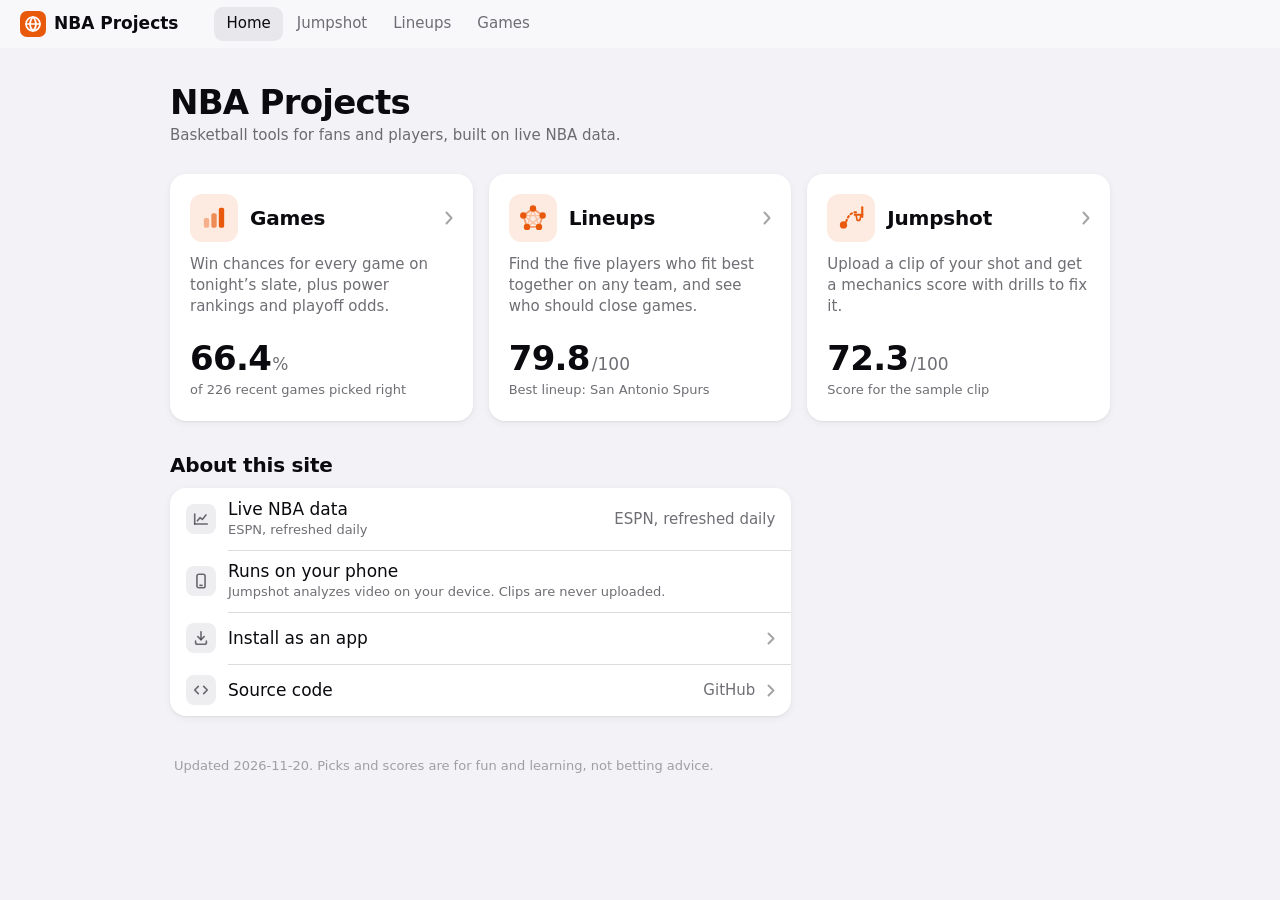
==== site/index.html @ 15531099 "data: daily refresh 2026-11-20" ====
<!DOCTYPE html>
<html lang="en">
<head>
<meta charset="utf-8">
<meta name="viewport" content="width=device-width, initial-scale=1, viewport-fit=cover">
<meta name="theme-color" content="#f9f9fb" media="(prefers-color-scheme: light)">
<meta name="theme-color" content="#161618" media="(prefers-color-scheme: dark)">
<meta name="color-scheme" content="light dark">
<meta name="apple-mobile-web-app-capable" content="yes">
<meta name="mobile-web-app-capable" content="yes">
<meta name="apple-mobile-web-app-status-bar-style" content="default">
<meta name="apple-mobile-web-app-title" content="NBA Projects">
<link rel="manifest" href="./manifest.webmanifest">
<link rel="apple-touch-icon" href="./icons/apple-touch-icon.png">
<link rel="icon" type="image/png" sizes="192x192" href="./icons/icon-192.png">
<meta name="description" content="Basketball tools for fans and players: game picks, lineup fits and jump shot feedback, powered by live NBA data.">
<title>NBA Projects</title>
<link rel="stylesheet" href="./assets/app.css">
<script src="./assets/app-shell.js" defer></script>
<style>
/* Hub only. Shared tokens and components live in assets/app.css. */
.page.hub{max-width:980px}
.hub .large-title{margin-top:12px}
@media (min-width:900px){.hub .large-title{margin-top:36px}}

/* App entries: discrete tappable objects, so cards */
.apps{display:grid;gap:12px;margin-top:24px}
@media (min-width:900px){.apps{grid-template-columns:repeat(3,1fr);gap:16px;margin-top:28px}}
.app{display:flex;flex-direction:column;padding:16px 16px 18px;color:inherit}
@media (hover:hover){.app:hover{background:var(--surface-2)}}
.app-head{display:flex;align-items:center;gap:12px}
.glyph{width:48px;height:48px;border-radius:12px;background:var(--brand-tint);color:var(--brand);display:grid;place-items:center;flex:none}
.glyph svg{width:30px;height:30px;fill:none;stroke:currentColor;stroke-width:2;stroke-linecap:round;stroke-linejoin:round}
.glyph svg .f{fill:currentColor;stroke:none}
.app-name{flex:1;min-width:0;font:600 var(--t-3)/1.2 var(--font-display);letter-spacing:-.01em;margin:0}
.app .chev{width:8px;height:14px;color:var(--label-3);flex:none}
.app-desc{margin:12px 0 0;font:400 var(--t-sub)/1.4 var(--font);color:var(--label-2)}
.app .stat{margin-top:auto;padding-top:18px}
.app .stat .v{font-size:30px}
.app .stat .v small.pct{margin-left:1px}
@media (min-width:900px){.app{padding:20px 20px 22px;min-height:236px}.app .stat{padding-top:24px}.app .stat .v{font-size:34px}}

/* About list */
.row .icon{width:30px;height:30px;border-radius:8px;background:var(--fill);color:var(--label-2);display:grid;place-items:center;flex:none}
.row .icon svg{width:18px;height:18px;fill:none;stroke:currentColor;stroke-width:1.8;stroke-linecap:round;stroke-linejoin:round}
.row.inset + .row.inset::before{left:58px}
.row .value{font-size:var(--t-sub)}
.row .title{white-space:normal}
.row.kv .grow{flex:1 0 auto}
.row.kv .title{white-space:nowrap}
.row.kv .value{min-width:0;overflow:hidden;text-overflow:ellipsis}
.narrow-only{display:none}
@media (max-width:429px){.narrow-only{display:block}.wide-only{display:none}}
@media (min-width:900px){.about .list{max-width:calc((100% - 32px) / 3 * 2 + 16px)}}

/* Install sheet */
.sheet-head{display:flex;align-items:center;justify-content:space-between;gap:12px}
.sheet-head h3{margin:4px 0 12px}
.sheet .seg{margin:4px 0 20px}
.steps{list-style:none;margin:0;padding:0;counter-reset:s}
.steps li{counter-increment:s;display:flex;gap:14px;align-items:flex-start;padding:10px 0;font:400 var(--t-body)/1.4 var(--font)}
.steps li::before{content:counter(s);flex:none;width:28px;height:28px;border-radius:14px;background:var(--fill);color:var(--label);display:grid;place-items:center;font:600 var(--t-sub)/1 var(--font);font-variant-numeric:tabular-nums;margin-top:-2px}
.steps b{font-weight:600}
.sheet .section-foot{margin:12px 0 0}

/* Mobile top bar: logo only, so the large title collapses into the centred title without repeating it */
@media (max-width:899px){.ap-top .ap-brandname{display:none}}
</style>
</head>
<body data-app="hub" data-title="NBA Projects" data-depth="">
<main class="page hub">

  <h1 class="large-title">NBA Projects</h1>
  <p class="subtitle">Basketball tools for fans and players, built on live NBA data.</p>

  <section class="apps" aria-label="Apps">

    <a class="card app tappable" href="./predictor/index.html">
      <div class="app-head">
        <span class="glyph" aria-hidden="true"><svg viewBox="0 0 28 28"><rect x="4.5" y="14" width="5" height="9" rx="1.6" class="f" opacity=".4"/><rect x="11.5" y="9.5" width="5" height="13.5" rx="1.6" class="f" opacity=".65"/><rect x="18.5" y="4.5" width="5" height="18.5" rx="1.6" class="f"/></svg></span>
        <h2 class="app-name">Games</h2>
        <svg class="chev" viewBox="0 0 8 14" aria-hidden="true"><path d="M1.5 1.5 6.5 7l-5 5.5" fill="none" stroke="currentColor" stroke-width="2" stroke-linecap="round" stroke-linejoin="round"/></svg>
      </div>
      <p class="app-desc">Win chances for every game on tonight&rsquo;s slate, plus power rankings and playoff odds.</p>
      <div class="stat">
        <div class="v" data-unit>66.4%</div>
        <div class="c">of 226 recent games picked right</div>
      </div>
    </a>

    <a class="card app tappable" href="./lineup/index.html">
      <div class="app-head">
        <span class="glyph" aria-hidden="true"><svg viewBox="0 0 28 28"><polygon points="14.0,5.1 23.0,11.7 19.6,22.3 8.4,22.3 5.0,11.7" stroke-width="1.6" opacity=".55"/><polygon points="14.0,5.1 19.6,22.3 5.0,11.7 23.0,11.7 8.4,22.3" stroke-width="1.2" opacity=".3"/><circle cx="14.0" cy="5.1" r="3" class="f"/><circle cx="23.0" cy="11.7" r="3" class="f"/><circle cx="19.6" cy="22.3" r="3" class="f"/><circle cx="8.4" cy="22.3" r="3" class="f"/><circle cx="5.0" cy="11.7" r="3" class="f"/></svg></span>
        <h2 class="app-name">Lineups</h2>
        <svg class="chev" viewBox="0 0 8 14" aria-hidden="true"><path d="M1.5 1.5 6.5 7l-5 5.5" fill="none" stroke="currentColor" stroke-width="2" stroke-linecap="round" stroke-linejoin="round"/></svg>
      </div>
      <p class="app-desc">Find the five players who fit best together on any team, and see who should close games.</p>
      <div class="stat">
        <div class="v">79.8<small>/100</small></div>
        <div class="c">Best lineup: San Antonio Spurs</div>
      </div>
    </a>

    <a class="card app tappable" href="./jumpshot/index.html">
      <div class="app-head">
        <span class="glyph" aria-hidden="true"><svg viewBox="0 0 28 28"><path d="M9.6 17.2C11.5 11 15 8.4 19.6 8.6" stroke-dasharray="1.4 2.6"/><circle cx="7" cy="20.5" r="3.4" class="f"/><path d="M24.5 4v9"/><path d="M17.5 11h7"/><path d="M18.6 11l1.2 5.2h2.4l1.2-5.2" stroke-width="1.5"/></svg></span>
        <h2 class="app-name">Jumpshot</h2>
        <svg class="chev" viewBox="0 0 8 14" aria-hidden="true"><path d="M1.5 1.5 6.5 7l-5 5.5" fill="none" stroke="currentColor" stroke-width="2" stroke-linecap="round" stroke-linejoin="round"/></svg>
      </div>
      <p class="app-desc">Upload a clip of your shot and get a mechanics score with drills to fix it.</p>
      <div class="stat">
        <div class="v">72.3<small>/100</small></div>
        <div class="c">Score for the sample clip</div>
      </div>
    </a>

  </section>

  <section class="section about" aria-labelledby="about-h">
    <div class="section-h"><h2 id="about-h">About this site</h2></div>
    <div class="list">
      <div class="row inset kv">
        <span class="icon" aria-hidden="true"><svg viewBox="0 0 20 20"><path d="M3 15.5V4.5"/><path d="M3 15.5h14"/><path d="M6 12l3-3.5 2.5 2 4-5"/></svg></span>
        <div class="grow"><div class="title">Live NBA data</div><div class="sub narrow-only">ESPN, refreshed daily</div></div>
        <span class="value wide-only">ESPN, refreshed daily</span>
      </div>
      <div class="row inset">
        <span class="icon" aria-hidden="true"><svg viewBox="0 0 20 20"><rect x="5.5" y="2.5" width="9" height="15" rx="2"/><path d="M8.8 14.8h2.4"/></svg></span>
        <div class="grow"><div class="title">Runs on your phone</div><div class="sub">Jumpshot analyzes video on your device. Clips are never uploaded.</div></div>
      </div>
      <button class="row inset kv" type="button" id="install-row" aria-haspopup="dialog" aria-controls="install-sheet">
        <span class="icon" aria-hidden="true"><svg viewBox="0 0 20 20"><path d="M10 3v9"/><path d="M6.5 8.5 10 12l3.5-3.5"/><path d="M4 13.5v1.5a2 2 0 0 0 2 2h8a2 2 0 0 0 2-2v-1.5"/></svg></span>
        <div class="grow"><div class="title">Install as an app</div></div>
        <svg class="chev" viewBox="0 0 8 13" aria-hidden="true"><path d="M1.5 1.5 6.5 6.5l-5 5" fill="none" stroke="currentColor" stroke-width="2" stroke-linecap="round" stroke-linejoin="round"/></svg>
      </button>
      <a class="row inset kv" href="https://github.com/shaincarrasco/coolbasketballstuff" rel="noopener">
        <span class="icon" aria-hidden="true"><svg viewBox="0 0 20 20"><path d="M7 6 3 10l4 4"/><path d="M13 6l4 4-4 4"/></svg></span>
        <div class="grow"><div class="title">Source code</div></div>
        <span class="value">GitHub</span>
        <svg class="chev" viewBox="0 0 8 13" aria-hidden="true"><path d="M1.5 1.5 6.5 6.5l-5 5" fill="none" stroke="currentColor" stroke-width="2" stroke-linecap="round" stroke-linejoin="round"/></svg>
      </a>
    </div>
  </section>

  <p class="footer-note">Updated 2026-11-20. Picks and scores are for fun and learning, not betting advice.</p>

</main>

<div class="scrim" id="install-scrim" hidden></div>
<div class="sheet" id="install-sheet" role="dialog" aria-modal="true" aria-labelledby="install-h" hidden>
  <div class="grabber" aria-hidden="true"></div>
  <div class="sheet-head">
    <h3 id="install-h">Install as an app</h3>
    <button class="btn plain sm" type="button" data-close>Done</button>
  </div>
  <div class="seg" role="tablist" aria-label="Phone type">
    <button type="button" role="tab" class="on" aria-selected="true" aria-controls="steps-ios" id="tab-ios">iPhone</button>
    <button type="button" role="tab" aria-selected="false" aria-controls="steps-android" id="tab-android">Android</button>
  </div>
  <ol class="steps" id="steps-ios" role="tabpanel" aria-labelledby="tab-ios">
    <li><span>Open this page in <b>Safari</b>.</span></li>
    <li><span>Tap the <b>Share</b> button at the bottom of the screen.</span></li>
    <li><span>Scroll down and tap <b>Add to Home Screen</b>, then <b>Add</b>.</span></li>
  </ol>
  <ol class="steps" id="steps-android" role="tabpanel" aria-labelledby="tab-android" hidden>
    <li><span>Open this page in <b>Chrome</b>.</span></li>
    <li><span>Tap the <b>menu</b> button in the top right corner.</span></li>
    <li><span>Tap <b>Install app</b> or <b>Add to Home screen</b>.</span></li>
  </ol>
  <p class="section-foot">It opens full screen like any other app and keeps working offline after your first visit.</p>
</div>

<script>
(function () {
  // Show units smaller and secondary ("64.7%").
  document.querySelectorAll('.stat .v[data-unit]').forEach(function (el) {
    var m = el.textContent.trim().match(/^([\d.,]+)\s*(%|s)$/);
    if (m) el.innerHTML = m[1] + '<small class="pct">' + m[2] + '</small>';
  });

  var sheet = document.getElementById('install-sheet');
  var scrim = document.getElementById('install-scrim');
  var opener = document.getElementById('install-row');
  var isIOS = /iPhone|iPad|iPod/.test(navigator.userAgent) || (navigator.platform === 'MacIntel' && navigator.maxTouchPoints > 1);
  var isAndroid = /Android/.test(navigator.userAgent);

  function pick(which) {
    ['ios', 'android'].forEach(function (k) {
      var on = k === which;
      var tab = document.getElementById('tab-' + k);
      tab.classList.toggle('on', on);
      tab.setAttribute('aria-selected', on ? 'true' : 'false');
      document.getElementById('steps-' + k).hidden = !on;
    });
  }
  document.getElementById('tab-ios').addEventListener('click', function () { pick('ios'); });
  document.getElementById('tab-android').addEventListener('click', function () { pick('android'); });
  if (isAndroid && !isIOS) pick('android');

  function open() {
    sheet.hidden = false; scrim.hidden = false;
    requestAnimationFrame(function () { requestAnimationFrame(function () {
      sheet.classList.add('open'); scrim.classList.add('open');
      sheet.querySelector('[data-close]').focus({ preventScroll: true });
    }); });
    document.addEventListener('keydown', onKey);
  }
  function close() {
    sheet.classList.remove('open'); scrim.classList.remove('open');
    document.removeEventListener('keydown', onKey);
    setTimeout(function () { if (!sheet.classList.contains('open')) { sheet.hidden = true; scrim.hidden = true; } }, 340);
    opener.focus({ preventScroll: true });
  }
  function onKey(e) { if (e.key === 'Escape') close(); }
  opener.addEventListener('click', open);
  scrim.addEventListener('click', close);
  sheet.querySelector('[data-close]').addEventListener('click', close);
})();
</script>
</body>
</html>
---- site/assets/app.css ----
/* NBA Projects — app foundation (app-polish skill). Light + dark via system setting.
   One brand colour (basketball orange), native type, grouped lists, real tab bar. */
:root{
  --font:-apple-system,BlinkMacSystemFont,"SF Pro Text","Inter",system-ui,"Segoe UI",Roboto,sans-serif;
  --font-display:-apple-system,BlinkMacSystemFont,"SF Pro Display","Inter",system-ui,"Segoe UI",Roboto,sans-serif;
  --t-large:34px;--t-1:28px;--t-2:22px;--t-3:20px;--t-body:17px;--t-callout:16px;--t-sub:15px;--t-foot:13px;--t-cap:12px;
  --s1:4px;--s2:8px;--s3:12px;--s4:16px;--s5:20px;--s6:24px;--s8:32px;--s10:40px;
  --margin:16px;
  --r-control:10px;--r-card:16px;--r-sheet:24px;--r-pill:999px;
  --bg:#f2f2f7;--surface:#ffffff;--surface-2:#f2f2f6;--surface-3:#e9e9ef;
  --separator:rgba(60,60,67,.18);
  --label:#0a0a0f;--label-2:rgba(60,60,67,.74);--label-3:rgba(60,60,67,.46);
  --fill:rgba(118,118,128,.12);--fill-2:rgba(118,118,128,.20);
  --brand:#e8590c;--brand-text:#c2410c;--on-brand:#ffffff;--brand-tint:rgba(232,89,12,.12);
  --pos:#1f9d55;--neg:#e5484d;--warn:#c77700;
  --pos-tint:rgba(31,157,85,.12);--neg-tint:rgba(229,72,77,.12);--warn-tint:rgba(199,119,0,.14);
  --shadow-1:0 1px 2px rgba(0,0,0,.06),0 2px 8px rgba(0,0,0,.05);
  --shadow-2:0 8px 30px rgba(0,0,0,.12);
  --bar:rgba(249,249,251,.82);
  --ease:cubic-bezier(.2,.8,.2,1);--dur:220ms;
  --sat:env(safe-area-inset-top,0px);--sab:env(safe-area-inset-bottom,0px);
  --tabbar-h:56px;--topbar-h:48px;
  color-scheme:light dark;
}
@media (prefers-color-scheme:dark){:root{
  --bg:#000000;--surface:#1c1c1e;--surface-2:#2c2c2e;--surface-3:#3a3a3c;
  --separator:rgba(84,84,88,.62);
  --label:#ffffff;--label-2:rgba(235,235,245,.70);--label-3:rgba(235,235,245,.40);
  --fill:rgba(118,118,128,.24);--fill-2:rgba(118,118,128,.34);
  --brand:#ff7a1a;--brand-text:#ff8f3d;--on-brand:#1a0a00;--brand-tint:rgba(255,122,26,.16);
  --pos:#30d158;--neg:#ff453a;--warn:#ffb340;
  --pos-tint:rgba(48,209,88,.16);--neg-tint:rgba(255,69,58,.16);--warn-tint:rgba(255,179,64,.16);
  --shadow-1:none;--shadow-2:0 8px 30px rgba(0,0,0,.5);
  --bar:rgba(22,22,24,.80);
}}
@media (min-width:390px){:root{--margin:20px}}

*{box-sizing:border-box}
html{-webkit-text-size-adjust:100%;-webkit-tap-highlight-color:transparent}
body{margin:0;background:var(--bg);color:var(--label);font:400 var(--t-body)/1.35 var(--font);-webkit-font-smoothing:antialiased;
  padding-top:calc(var(--topbar-h) + var(--sat));padding-bottom:calc(var(--tabbar-h) + var(--sab) + 24px)}
@media (min-width:900px){body{padding-bottom:48px}}
a{color:var(--brand-text);text-decoration:none}
button{font:inherit;color:inherit}
img,svg,video,canvas{display:block;max-width:100%}
.num{font-variant-numeric:tabular-nums;letter-spacing:-.01em}
:focus-visible{outline:2px solid var(--brand);outline-offset:2px;border-radius:6px}

/* ---------- Chrome: top bar + bottom tab bar (rendered by shell.js) ---------- */
.ap-top{position:fixed;inset:0 0 auto 0;z-index:50;height:calc(var(--topbar-h) + var(--sat));padding:var(--sat) var(--margin) 0;
  display:flex;align-items:center;gap:12px;background:var(--bar);backdrop-filter:blur(20px) saturate(180%);-webkit-backdrop-filter:blur(20px) saturate(180%);
  border-bottom:.5px solid transparent;transition:border-color var(--dur) var(--ease)}
.ap-top.scrolled{border-bottom-color:var(--separator)}
.ap-top .ap-title{font:600 var(--t-body)/1 var(--font);opacity:0;transform:translateY(4px);transition:opacity var(--dur) var(--ease),transform var(--dur) var(--ease);
  position:absolute;left:50%;translate:-50% 0;white-space:nowrap;max-width:60vw;overflow:hidden;text-overflow:ellipsis}
.ap-top.scrolled .ap-title{opacity:1;transform:none}
.ap-top .ap-home{display:flex;align-items:center;gap:8px;font:600 var(--t-body)/1 var(--font);color:var(--label)}
.ap-top .ap-home svg{width:26px;height:26px}
.ap-top .ap-actions{margin-left:auto;display:flex;gap:4px}
.ap-deskNav{display:none}
@media (min-width:900px){
  .ap-top .ap-title{display:none}
  .ap-deskNav{display:flex;gap:2px;margin-left:24px}
  .ap-deskNav a{height:34px;padding:0 12px;border-radius:9px;display:flex;align-items:center;color:var(--label-2);font:500 var(--t-sub)/1 var(--font)}
  .ap-deskNav a:hover{background:var(--fill);color:var(--label)}
  .ap-deskNav a.on{color:var(--label);background:var(--fill)}
}
.ap-tabs{position:fixed;inset:auto 0 0 0;z-index:50;display:flex;padding:0 4px var(--sab);height:calc(var(--tabbar-h) + var(--sab));
  background:var(--bar);backdrop-filter:blur(20px) saturate(180%);-webkit-backdrop-filter:blur(20px) saturate(180%);border-top:.5px solid var(--separator)}
.ap-tabs a{flex:1;display:flex;flex-direction:column;align-items:center;justify-content:center;gap:3px;color:var(--label-3);font:500 10.5px/1 var(--font);user-select:none}
.ap-tabs a svg{width:25px;height:25px;fill:none;stroke:currentColor;stroke-width:1.8;stroke-linecap:round;stroke-linejoin:round}
.ap-tabs a.on{color:var(--brand)}
.ap-tabs a:active{opacity:.6}
@media (min-width:900px){.ap-tabs{display:none}}

/* ---------- Layout ---------- */
.page{max-width:720px;margin:0 auto;padding:0 var(--margin)}
.page.wide{max-width:1100px}
.large-title{font:700 var(--t-large)/1.1 var(--font-display);letter-spacing:-.022em;margin:8px 0 4px}
.subtitle{font:400 var(--t-sub)/1.4 var(--font);color:var(--label-2);margin:0 0 4px}
.section{margin-top:var(--s8)}
.section-h{display:flex;align-items:baseline;justify-content:space-between;gap:12px;margin:0 0 10px}
.section-h h2{font:600 var(--t-3)/1.25 var(--font-display);letter-spacing:-.01em;margin:0}
.section-h .more{font:400 var(--t-sub)/1 var(--font);color:var(--brand-text)}
.section-foot{font:400 var(--t-foot)/1.4 var(--font);color:var(--label-2);margin:8px 4px 0}
.cols{display:grid;gap:var(--s4)}
@media (min-width:900px){.cols.two{grid-template-columns:1fr 1fr}.cols.side{grid-template-columns:1.4fr 1fr}}

/* ---------- Surfaces ---------- */
.card{background:var(--surface);border-radius:var(--r-card);box-shadow:var(--shadow-1);overflow:hidden}
.card.pad{padding:var(--s4)}
.tappable{cursor:pointer;transition:transform 120ms var(--ease),background-color 120ms var(--ease);user-select:none}
.tappable:active{transform:scale(.98)}

/* Grouped inset list */
.list{background:var(--surface);border-radius:var(--r-card);box-shadow:var(--shadow-1);overflow:hidden}
.row{display:flex;align-items:center;gap:12px;min-height:48px;padding:11px var(--s4);position:relative}
.row + .row::before{content:"";position:absolute;top:0;left:var(--s4);right:0;height:.5px;background:var(--separator)}
.row.inset + .row.inset::before{left:60px}
a.row,button.row{width:100%;border:0;background:none;text-align:left;color:inherit;cursor:pointer}
a.row:active,button.row:active{background:var(--surface-2)}
.row .grow{flex:1;min-width:0}
.row .title{font:400 var(--t-body)/1.25 var(--font);white-space:nowrap;overflow:hidden;text-overflow:ellipsis}
.row .sub{font:400 var(--t-foot)/1.3 var(--font);color:var(--label-2);margin-top:2px}
.row .value{color:var(--label-2);font-variant-numeric:tabular-nums;white-space:nowrap}
.row .chev{width:8px;height:13px;color:var(--label-3);flex:none}
.row.selected{background:var(--brand-tint)}

/* ---------- Stats ---------- */
.stat .v{font:600 var(--t-large)/1 var(--font-display);letter-spacing:-.02em;font-variant-numeric:tabular-nums}
.stat .v small{font:500 var(--t-body)/1 var(--font);color:var(--label-2);margin-left:2px;letter-spacing:0}
.stat .c{font:400 var(--t-foot)/1.35 var(--font);color:var(--label-2);margin-top:6px}
.stat.hero .v{font-size:56px;font-weight:700}
.stat.brand .v{color:var(--brand)}
.stats{display:grid;grid-template-columns:1fr 1fr;gap:var(--s5) var(--s4)}
@media (min-width:700px){.stats.four{grid-template-columns:repeat(4,1fr)}}

.pos{color:var(--pos)}.neg{color:var(--neg)}.warn{color:var(--warn)}.muted{color:var(--label-2)}.faint{color:var(--label-3)}

/* ---------- Controls ---------- */
.btn{appearance:none;border:0;height:50px;padding:0 20px;border-radius:14px;background:var(--fill);color:var(--label);
  font:600 var(--t-body)/1 var(--font);display:inline-flex;align-items:center;justify-content:center;gap:8px;cursor:pointer;
  transition:filter 120ms var(--ease),transform 120ms var(--ease);user-select:none;text-decoration:none}
.btn:active{transform:scale(.98);filter:brightness(.92)}
.btn.primary{background:var(--brand);color:var(--on-brand)}
.btn.block{width:100%}
.btn.sm{height:36px;padding:0 14px;border-radius:10px;font-size:var(--t-sub)}
.btn.plain{background:none;color:var(--brand-text);padding:0 8px}
.btn[disabled]{opacity:.4;pointer-events:none}
.icon-btn{appearance:none;border:0;background:none;width:44px;height:44px;border-radius:22px;display:grid;place-items:center;color:var(--brand-text);cursor:pointer}
.icon-btn:active{background:var(--fill)}
.icon-btn svg{width:22px;height:22px;fill:none;stroke:currentColor;stroke-width:1.9;stroke-linecap:round;stroke-linejoin:round}

.seg{position:relative;display:flex;background:var(--fill);border-radius:9px;padding:2px;gap:0}
.seg button{flex:1;appearance:none;border:0;background:none;height:32px;border-radius:7px;font:600 var(--t-foot)/1 var(--font);color:var(--label);cursor:pointer;position:relative;z-index:1;white-space:nowrap;padding:0 10px}
.seg button.on{background:var(--surface);box-shadow:0 1px 3px rgba(0,0,0,.12),0 0 0 .5px rgba(0,0,0,.04)}
@media (prefers-color-scheme:dark){.seg button.on{background:var(--surface-3);box-shadow:none}}

select.field,input.field{appearance:none;-webkit-appearance:none;width:100%;height:44px;border:0;border-radius:var(--r-control);background:var(--fill);
  color:var(--label);font:400 var(--t-body)/1 var(--font);padding:0 36px 0 12px}
select.field{background-image:url("data:image/svg+xml,%3Csvg xmlns='http://www.w3.org/2000/svg' width='12' height='8' viewBox='0 0 12 8'%3E%3Cpath d='M1 1.5l5 5 5-5' fill='none' stroke='%238e8e93' stroke-width='1.8' stroke-linecap='round' stroke-linejoin='round'/%3E%3C/svg%3E");
  background-repeat:no-repeat;background-position:right 12px center}
input[type=range]{width:100%;accent-color:var(--brand)}

/* Status badge: only for real statuses (Live, Final, Out, Win) */
.badge{display:inline-flex;align-items:center;gap:4px;height:22px;padding:0 8px;border-radius:6px;font:600 var(--t-cap)/1 var(--font);
  background:var(--fill);color:var(--label-2);white-space:nowrap}
.badge.pos{background:var(--pos-tint);color:var(--pos)}.badge.neg{background:var(--neg-tint);color:var(--neg)}
.badge.warn{background:var(--warn-tint);color:var(--warn)}.badge.brand{background:var(--brand-tint);color:var(--brand-text)}
.badge .dot{width:6px;height:6px;border-radius:3px;background:currentColor}

/* Bars */
.meter{height:6px;border-radius:3px;background:var(--fill);overflow:hidden}
.meter > i{display:block;height:100%;border-radius:3px;background:var(--brand)}
.split{display:flex;height:6px;border-radius:3px;overflow:hidden;gap:2px}
.split > i{display:block;height:100%}

/* Sheet */
.scrim{position:fixed;inset:0;background:rgba(0,0,0,.4);opacity:0;pointer-events:none;transition:opacity var(--dur) var(--ease);z-index:80}
.scrim.open{opacity:1;pointer-events:auto}
.sheet{position:fixed;inset:auto 0 0 0;z-index:90;max-height:88vh;overflow:auto;background:var(--surface);border-radius:var(--r-sheet) var(--r-sheet) 0 0;
  padding:8px var(--margin) calc(var(--sab) + 24px);transform:translateY(102%);transition:transform 320ms var(--ease);box-shadow:var(--shadow-2);overscroll-behavior:contain}
@media (prefers-color-scheme:dark){.sheet{background:var(--surface)}}
.sheet.open{transform:none}
.sheet .grabber{width:36px;height:5px;border-radius:3px;background:var(--fill-2);margin:0 auto 12px}
.sheet h3{font:600 var(--t-2)/1.2 var(--font-display);margin:4px 0 12px}
@media (min-width:900px){.sheet{inset:50% auto auto 50%;width:min(560px,92vw);max-height:80vh;border-radius:var(--r-sheet);transform:translate(-50%,-46%) scale(.98);opacity:0;pointer-events:none;transition:opacity var(--dur) var(--ease),transform var(--dur) var(--ease);padding-bottom:24px}
  .sheet.open{transform:translate(-50%,-50%);opacity:1;pointer-events:auto}.sheet .grabber{display:none}}

/* Toast */
.toast{position:fixed;left:50%;bottom:calc(var(--tabbar-h) + var(--sab) + 16px);translate:-50% 12px;opacity:0;z-index:95;background:var(--label);color:var(--bg);
  font:600 var(--t-sub)/1 var(--font);padding:12px 16px;border-radius:12px;transition:opacity var(--dur) var(--ease),translate var(--dur) var(--ease);pointer-events:none}
.toast.show{opacity:1;translate:-50% 0}

/* Skeleton */
.skel{background:linear-gradient(90deg,var(--fill) 0%,var(--fill-2) 50%,var(--fill) 100%);background-size:200% 100%;animation:skel 1.2s linear infinite;border-radius:8px}
@keyframes skel{to{background-position:-200% 0}}

/* Empty / error */
.empty{text-align:center;padding:40px 24px}
.empty svg{width:48px;height:48px;margin:0 auto 12px;color:var(--label-3)}
.empty h3{font:600 var(--t-3)/1.25 var(--font-display);margin:0 0 6px}
.empty p{color:var(--label-2);font-size:var(--t-sub);margin:0 0 16px}

/* Charts (SVG) */
svg.chart{width:100%;height:auto;overflow:visible}
.chart text{font:400 11px var(--font);fill:var(--label-3);font-variant-numeric:tabular-nums}
.chart .grid{stroke:var(--separator);stroke-width:.5}
.chart .series{fill:none;stroke:var(--brand);stroke-width:2;stroke-linejoin:round;stroke-linecap:round}
.chart .series.muted{stroke:var(--label-3);stroke-width:1.5}

/* Tables (desktop) */
.table{width:100%;border-collapse:collapse;font-size:var(--t-sub)}
.table th{font:600 var(--t-foot)/1 var(--font);color:var(--label-2);text-align:left;padding:10px var(--s4);border-bottom:.5px solid var(--separator)}
.table td{padding:12px var(--s4);border-bottom:.5px solid var(--separator);font-variant-numeric:tabular-nums}
.table tr:last-child td{border-bottom:0}
.table .r{text-align:right}

.footer-note{margin:40px 4px 0;font:400 var(--t-foot)/1.5 var(--font);color:var(--label-3)}
.footer-note a{color:var(--label-2);text-decoration:underline}

/* Foundation additions */
.sheet:not(.open){visibility:hidden;transition:transform 320ms var(--ease),opacity var(--dur) var(--ease),visibility 0s linear 320ms}
.sheet.open{visibility:visible}
.ap-tabs a{font-size:11px}
.btn-more{appearance:none;border:0;background:none;color:var(--brand-text);font:400 var(--t-sub)/1 var(--font);min-height:44px;cursor:pointer}
[hidden]{display:none!important}
html{scroll-padding-top:calc(var(--topbar-h) + var(--sat) + 12px);scroll-padding-bottom:calc(var(--tabbar-h) + var(--sab) + 12px)}
.row .title,.row .sub{display:block}
.cols{grid-template-columns:minmax(0,1fr)}
.section-h .more{min-height:44px;display:inline-flex;align-items:center}
.sheet .list,.sheet .card{background:var(--surface-2);box-shadow:none}
@media (max-width:899px){.ap-top .ap-brandname{display:none}}
@media (min-width:900px){.large-title{margin-top:36px}}
.row .title.wrap{white-space:normal}
@media (max-width:429px){.row.stack-sm{flex-wrap:wrap}.row.stack-sm .value{flex-basis:100%;order:3;padding-left:0;margin-top:-2px;font-size:var(--t-foot)}}
@media (hover:hover){.card.tappable:hover,a.row:hover,button.row:hover{background:var(--surface-2)}}
@media (prefers-reduced-motion:reduce){*{transition:none!important;animation:none!important}}
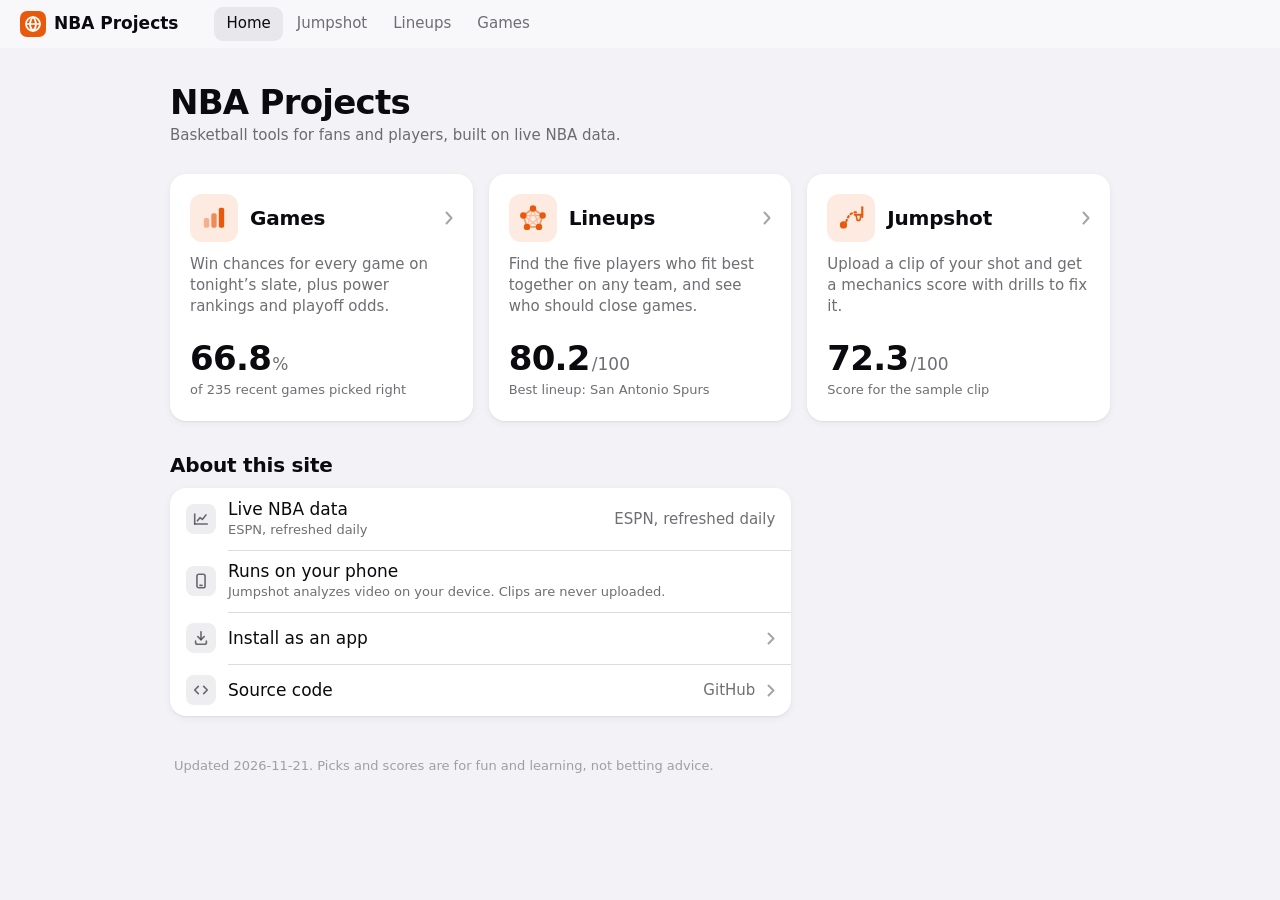
==== commit f8387f50: "data: daily refresh 2026-11-21" ====
--- a/site/index.html
+++ b/site/index.html
@@ -83,8 +83,8 @@
       </div>
       <p class="app-desc">Win chances for every game on tonight&rsquo;s slate, plus power rankings and playoff odds.</p>
       <div class="stat">
-        <div class="v" data-unit>66.4%</div>
-        <div class="c">of 226 recent games picked right</div>
+        <div class="v" data-unit>66.8%</div>
+        <div class="c">of 235 recent games picked right</div>
       </div>
     </a>
 
@@ -96,7 +96,7 @@
       </div>
       <p class="app-desc">Find the five players who fit best together on any team, and see who should close games.</p>
       <div class="stat">
-        <div class="v">79.8<small>/100</small></div>
+        <div class="v">80.2<small>/100</small></div>
         <div class="c">Best lineup: San Antonio Spurs</div>
       </div>
     </a>
@@ -142,7 +142,7 @@
     </div>
   </section>
 
-  <p class="footer-note">Updated 2026-11-20. Picks and scores are for fun and learning, not betting advice.</p>
+  <p class="footer-note">Updated 2026-11-21. Picks and scores are for fun and learning, not betting advice.</p>
 
 </main>
 
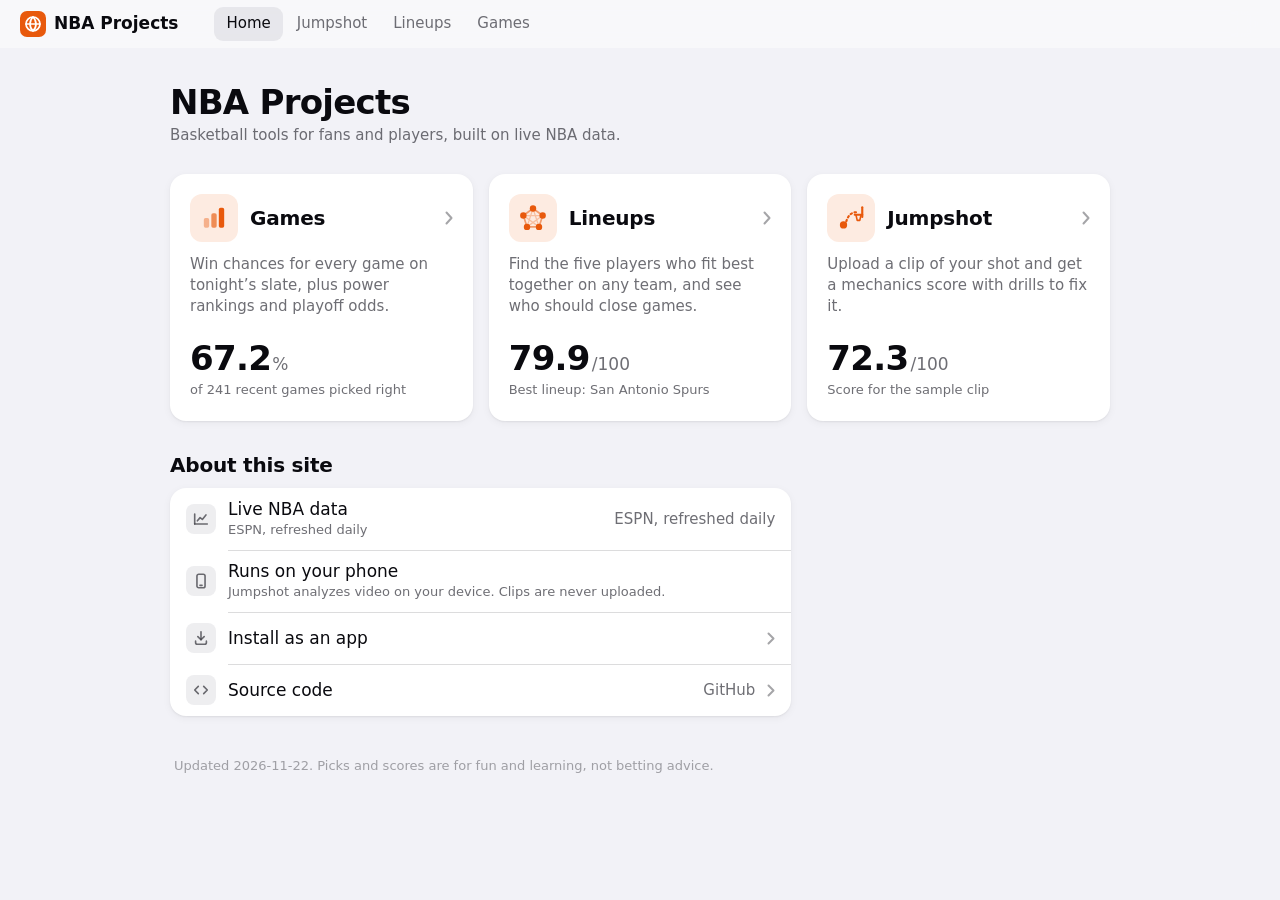
==== commit 844fb048: "data: daily refresh 2026-11-22" ====
--- a/site/index.html
+++ b/site/index.html
@@ -83,8 +83,8 @@
       </div>
       <p class="app-desc">Win chances for every game on tonight&rsquo;s slate, plus power rankings and playoff odds.</p>
       <div class="stat">
-        <div class="v" data-unit>66.8%</div>
-        <div class="c">of 235 recent games picked right</div>
+        <div class="v" data-unit>67.2%</div>
+        <div class="c">of 241 recent games picked right</div>
       </div>
     </a>
 
@@ -96,7 +96,7 @@
       </div>
       <p class="app-desc">Find the five players who fit best together on any team, and see who should close games.</p>
       <div class="stat">
-        <div class="v">80.2<small>/100</small></div>
+        <div class="v">79.9<small>/100</small></div>
         <div class="c">Best lineup: San Antonio Spurs</div>
       </div>
     </a>
@@ -142,7 +142,7 @@
     </div>
   </section>
 
-  <p class="footer-note">Updated 2026-11-21. Picks and scores are for fun and learning, not betting advice.</p>
+  <p class="footer-note">Updated 2026-11-22. Picks and scores are for fun and learning, not betting advice.</p>
 
 </main>
 
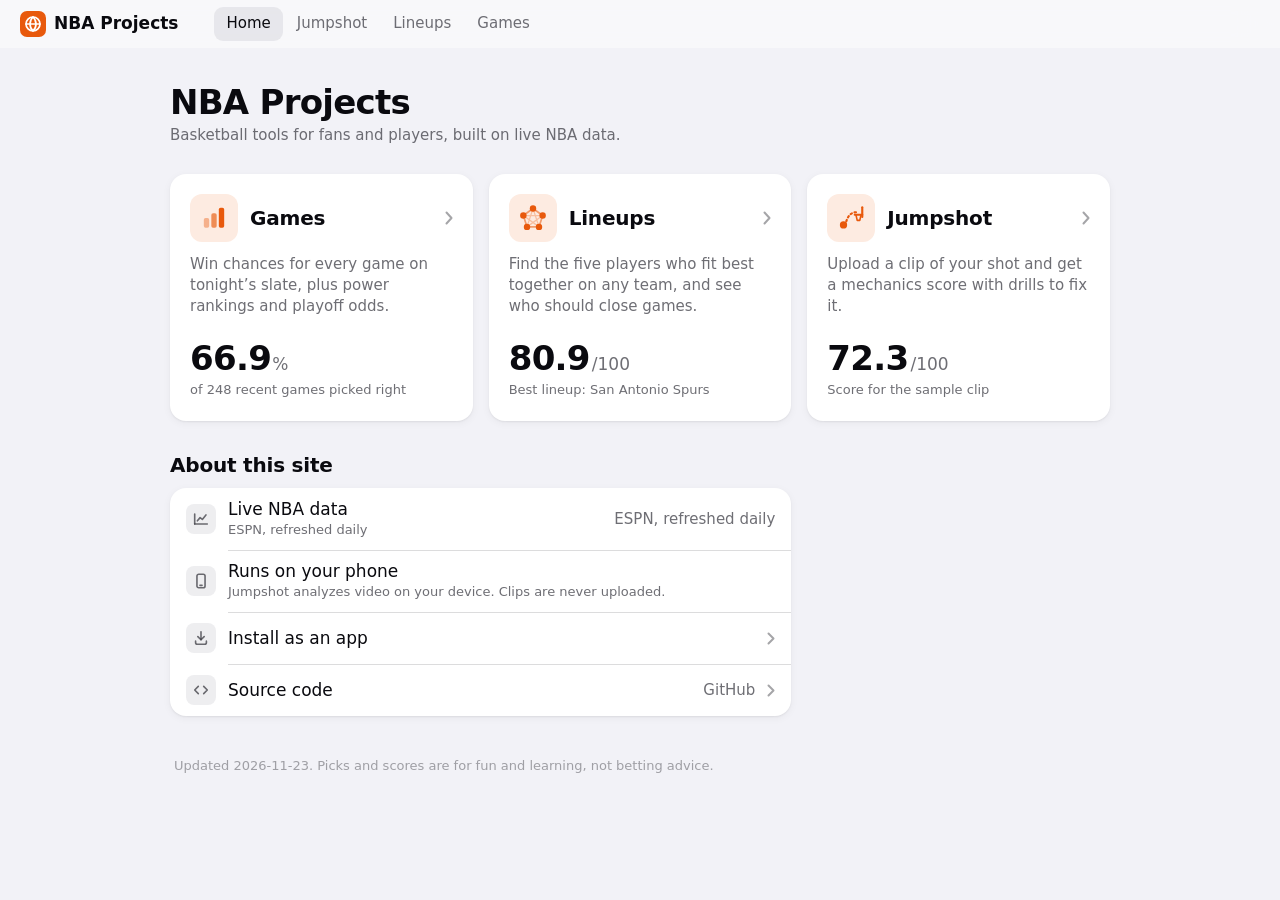
==== commit bd83b382: "data: daily refresh 2026-11-23" ====
--- a/site/index.html
+++ b/site/index.html
@@ -83,8 +83,8 @@
       </div>
       <p class="app-desc">Win chances for every game on tonight&rsquo;s slate, plus power rankings and playoff odds.</p>
       <div class="stat">
-        <div class="v" data-unit>67.2%</div>
-        <div class="c">of 241 recent games picked right</div>
+        <div class="v" data-unit>66.9%</div>
+        <div class="c">of 248 recent games picked right</div>
       </div>
     </a>
 
@@ -96,7 +96,7 @@
       </div>
       <p class="app-desc">Find the five players who fit best together on any team, and see who should close games.</p>
       <div class="stat">
-        <div class="v">79.9<small>/100</small></div>
+        <div class="v">80.9<small>/100</small></div>
         <div class="c">Best lineup: San Antonio Spurs</div>
       </div>
     </a>
@@ -142,7 +142,7 @@
     </div>
   </section>
 
-  <p class="footer-note">Updated 2026-11-22. Picks and scores are for fun and learning, not betting advice.</p>
+  <p class="footer-note">Updated 2026-11-23. Picks and scores are for fun and learning, not betting advice.</p>
 
 </main>
 
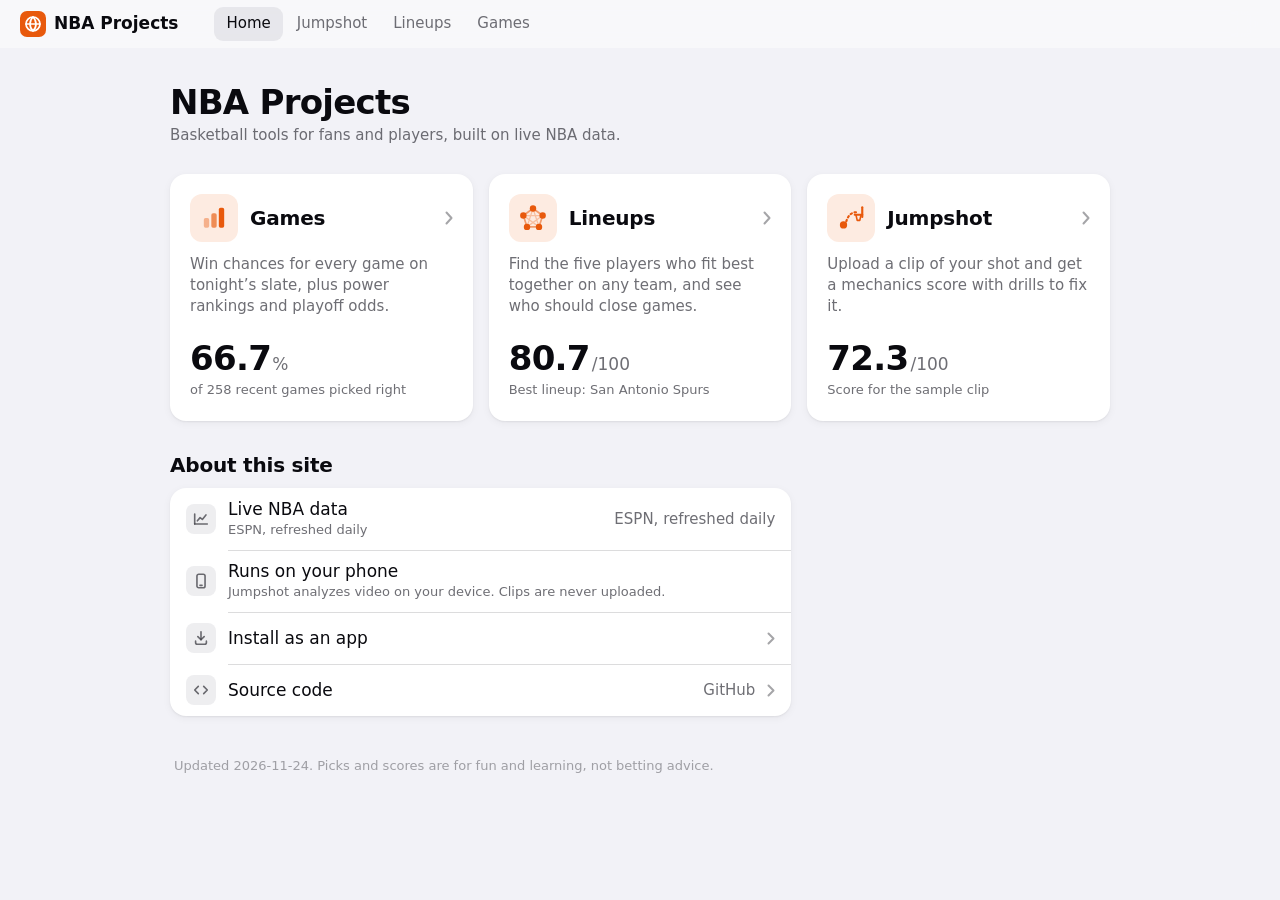
==== commit f45fc5df: "data: daily refresh 2026-11-24" ====
--- a/site/index.html
+++ b/site/index.html
@@ -83,8 +83,8 @@
       </div>
       <p class="app-desc">Win chances for every game on tonight&rsquo;s slate, plus power rankings and playoff odds.</p>
       <div class="stat">
-        <div class="v" data-unit>66.9%</div>
-        <div class="c">of 248 recent games picked right</div>
+        <div class="v" data-unit>66.7%</div>
+        <div class="c">of 258 recent games picked right</div>
       </div>
     </a>
 
@@ -96,7 +96,7 @@
       </div>
       <p class="app-desc">Find the five players who fit best together on any team, and see who should close games.</p>
       <div class="stat">
-        <div class="v">80.9<small>/100</small></div>
+        <div class="v">80.7<small>/100</small></div>
         <div class="c">Best lineup: San Antonio Spurs</div>
       </div>
     </a>
@@ -142,7 +142,7 @@
     </div>
   </section>
 
-  <p class="footer-note">Updated 2026-11-23. Picks and scores are for fun and learning, not betting advice.</p>
+  <p class="footer-note">Updated 2026-11-24. Picks and scores are for fun and learning, not betting advice.</p>
 
 </main>
 
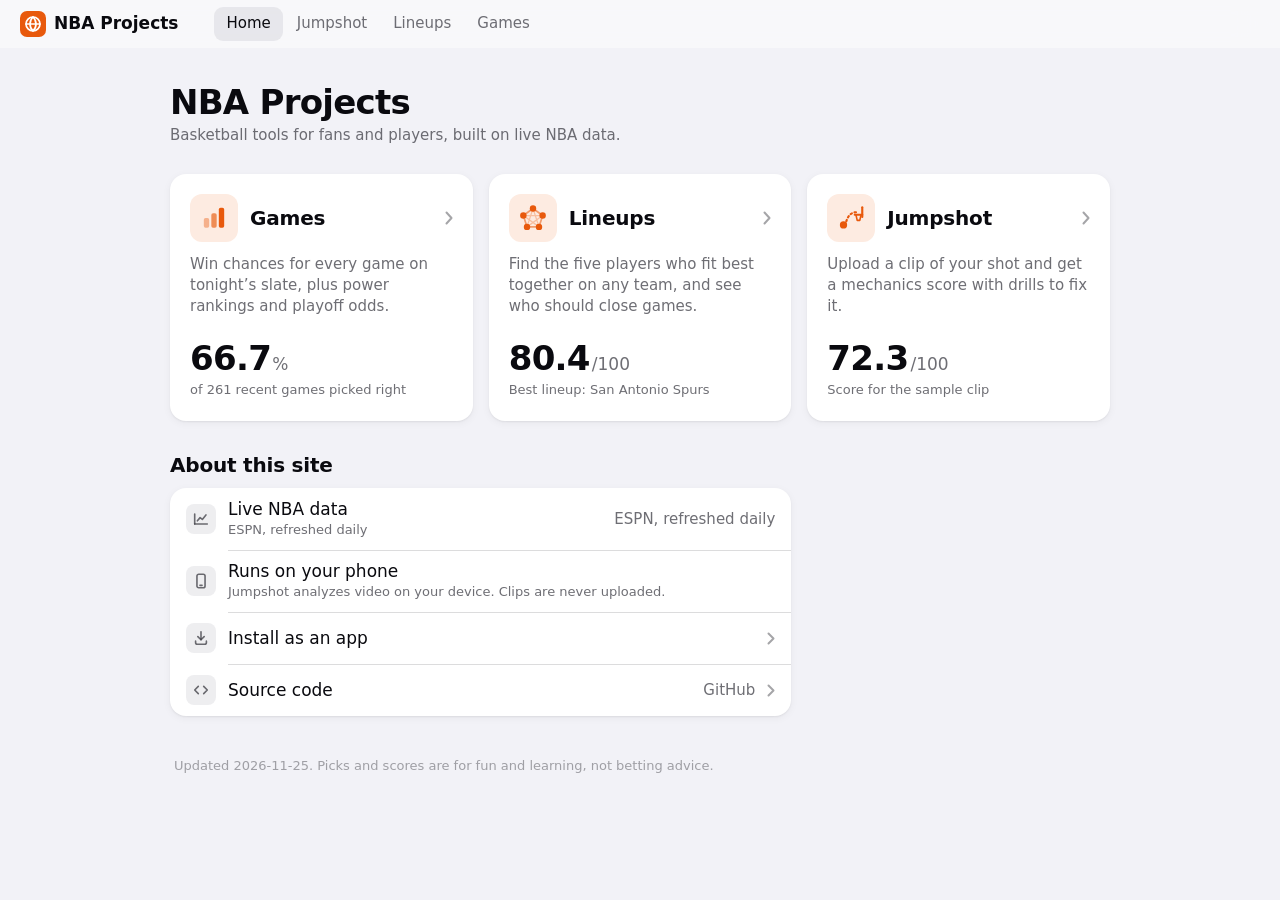
==== commit 7e4512f6: "data: daily refresh 2026-11-25" ====
--- a/site/index.html
+++ b/site/index.html
@@ -84,7 +84,7 @@
       <p class="app-desc">Win chances for every game on tonight&rsquo;s slate, plus power rankings and playoff odds.</p>
       <div class="stat">
         <div class="v" data-unit>66.7%</div>
-        <div class="c">of 258 recent games picked right</div>
+        <div class="c">of 261 recent games picked right</div>
       </div>
     </a>
 
@@ -96,7 +96,7 @@
       </div>
       <p class="app-desc">Find the five players who fit best together on any team, and see who should close games.</p>
       <div class="stat">
-        <div class="v">80.7<small>/100</small></div>
+        <div class="v">80.4<small>/100</small></div>
         <div class="c">Best lineup: San Antonio Spurs</div>
       </div>
     </a>
@@ -142,7 +142,7 @@
     </div>
   </section>
 
-  <p class="footer-note">Updated 2026-11-24. Picks and scores are for fun and learning, not betting advice.</p>
+  <p class="footer-note">Updated 2026-11-25. Picks and scores are for fun and learning, not betting advice.</p>
 
 </main>
 
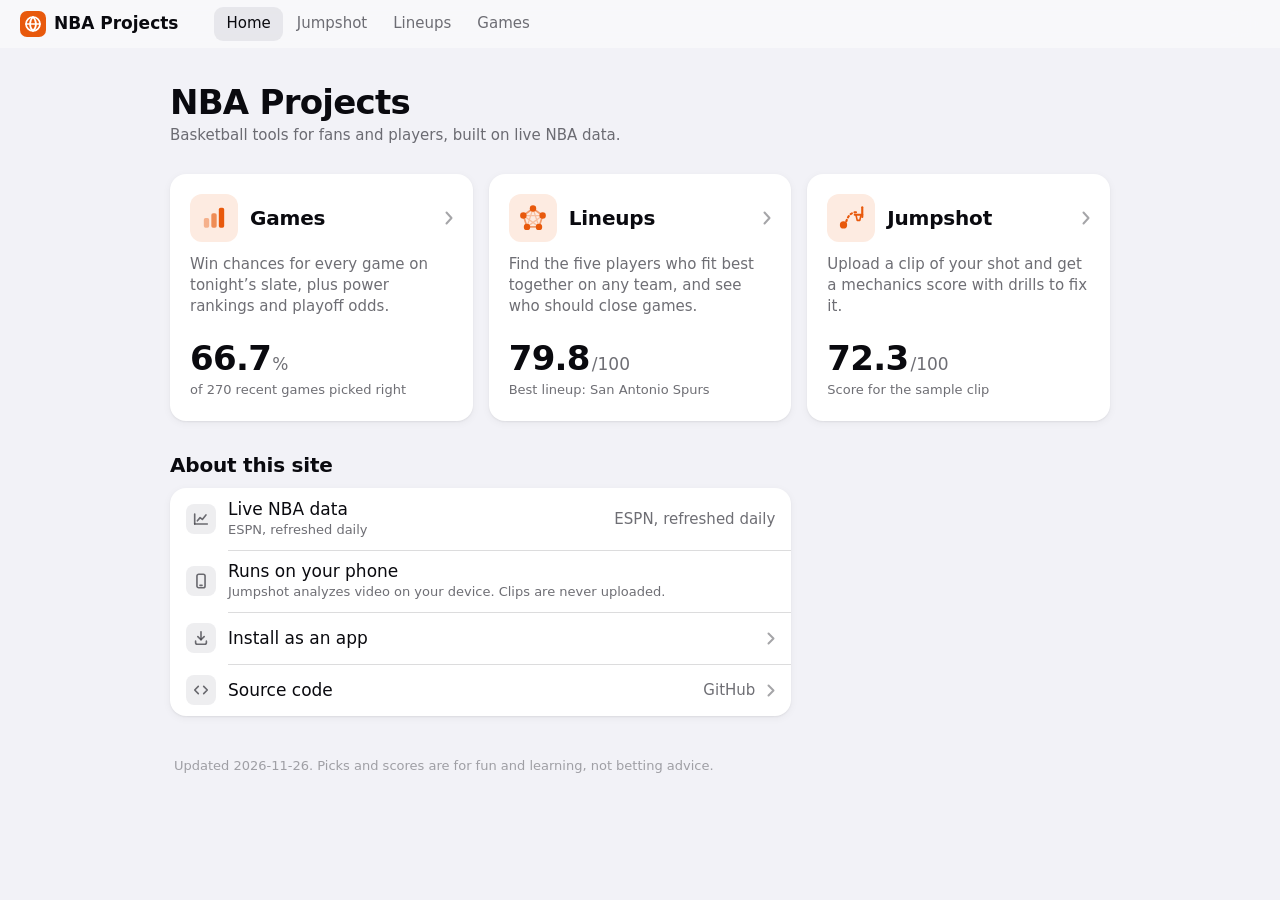
==== commit 456cdbf6: "data: daily refresh 2026-11-26" ====
--- a/site/index.html
+++ b/site/index.html
@@ -84,7 +84,7 @@
       <p class="app-desc">Win chances for every game on tonight&rsquo;s slate, plus power rankings and playoff odds.</p>
       <div class="stat">
         <div class="v" data-unit>66.7%</div>
-        <div class="c">of 261 recent games picked right</div>
+        <div class="c">of 270 recent games picked right</div>
       </div>
     </a>
 
@@ -96,7 +96,7 @@
       </div>
       <p class="app-desc">Find the five players who fit best together on any team, and see who should close games.</p>
       <div class="stat">
-        <div class="v">80.4<small>/100</small></div>
+        <div class="v">79.8<small>/100</small></div>
         <div class="c">Best lineup: San Antonio Spurs</div>
       </div>
     </a>
@@ -142,7 +142,7 @@
     </div>
   </section>
 
-  <p class="footer-note">Updated 2026-11-25. Picks and scores are for fun and learning, not betting advice.</p>
+  <p class="footer-note">Updated 2026-11-26. Picks and scores are for fun and learning, not betting advice.</p>
 
 </main>
 
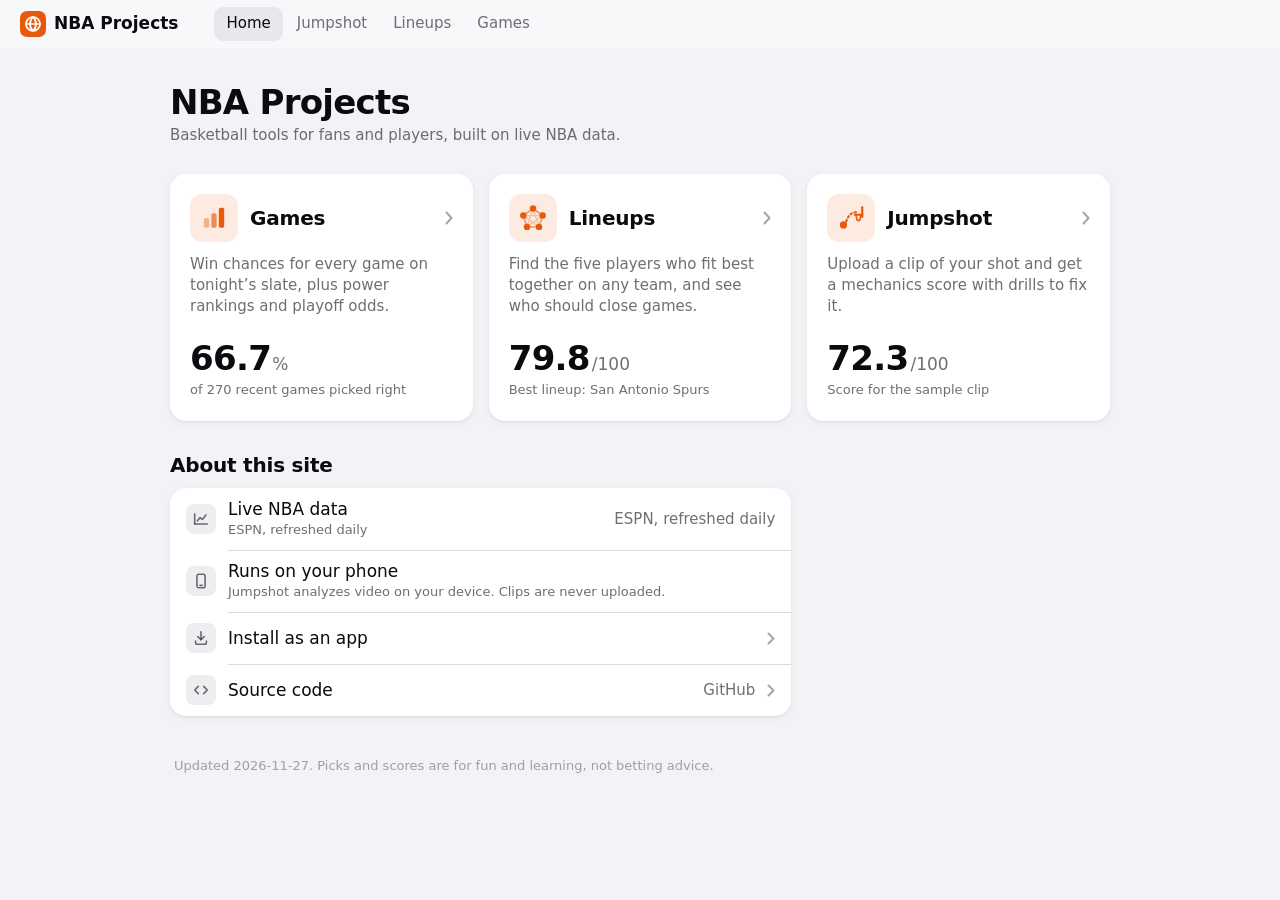
==== commit dd514b6d: "data: daily refresh 2026-11-27" ====
--- a/site/index.html
+++ b/site/index.html
@@ -142,7 +142,7 @@
     </div>
   </section>
 
-  <p class="footer-note">Updated 2026-11-26. Picks and scores are for fun and learning, not betting advice.</p>
+  <p class="footer-note">Updated 2026-11-27. Picks and scores are for fun and learning, not betting advice.</p>
 
 </main>
 
